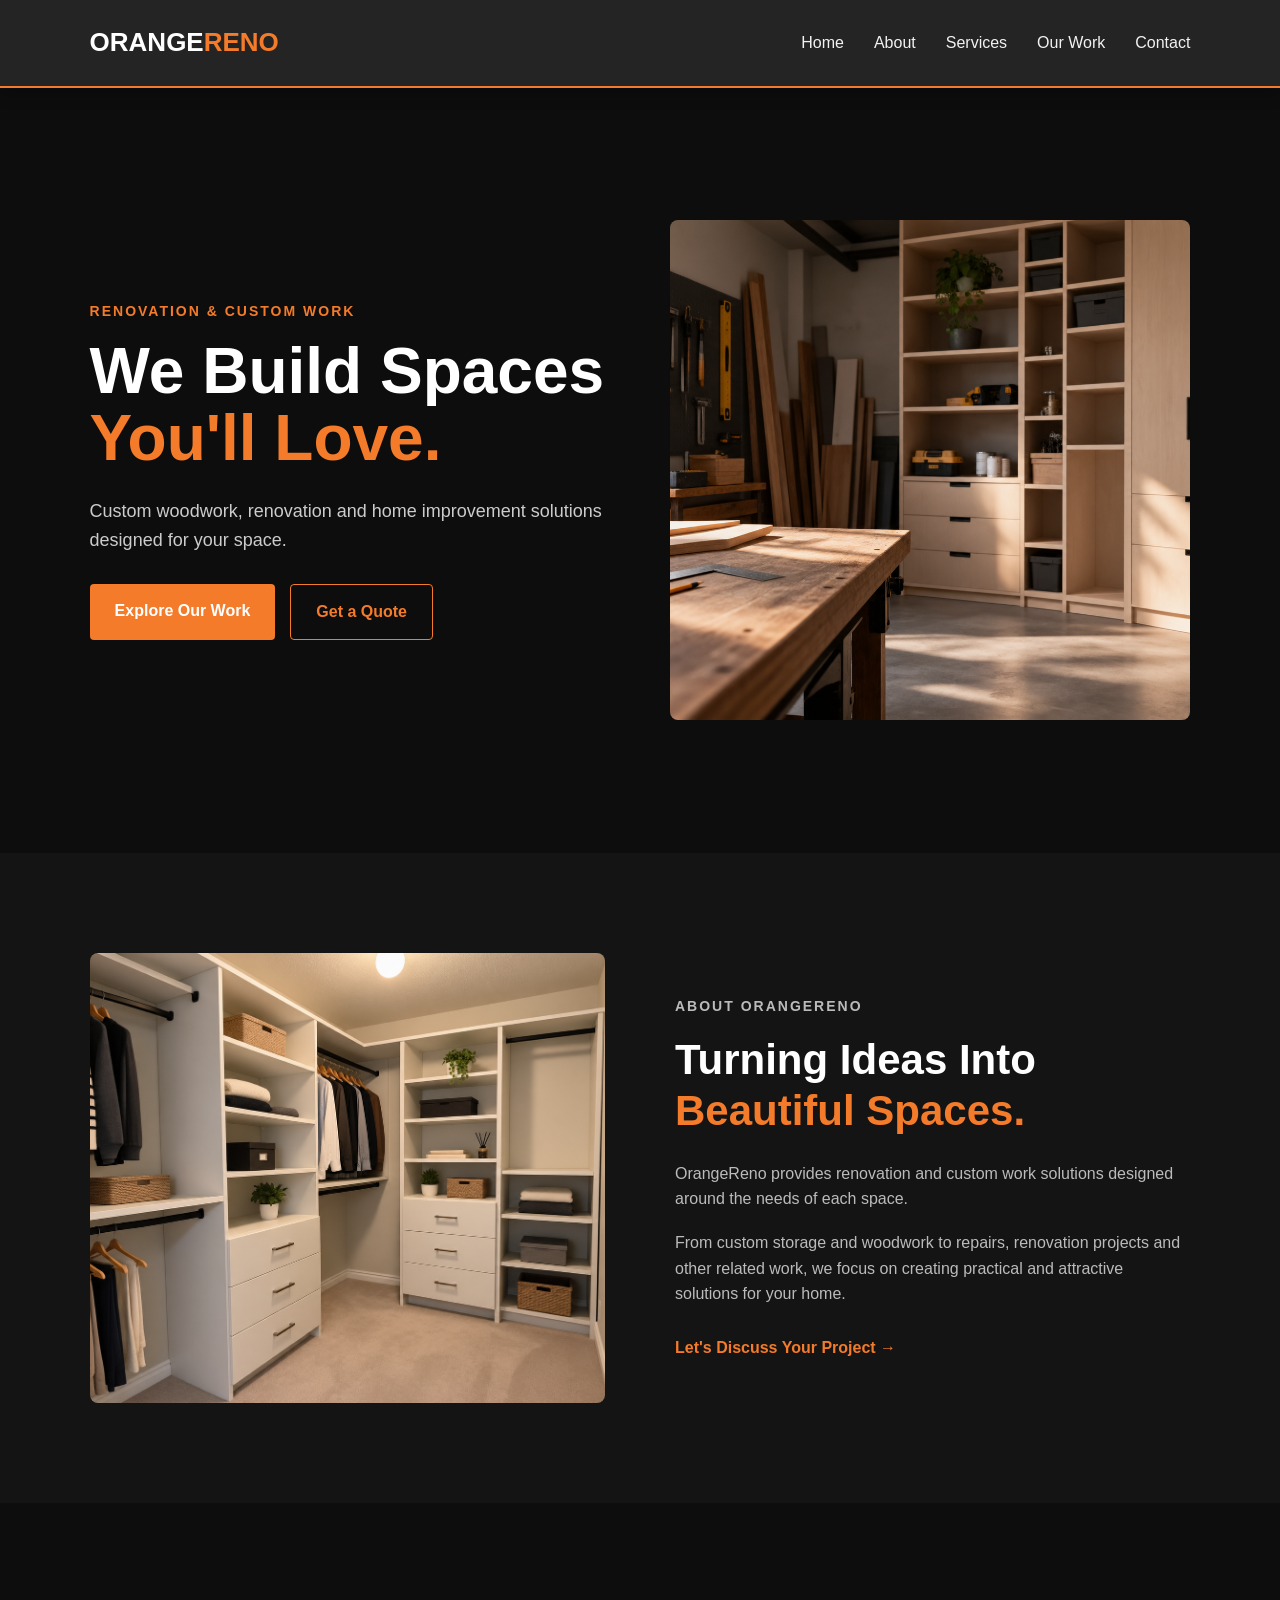
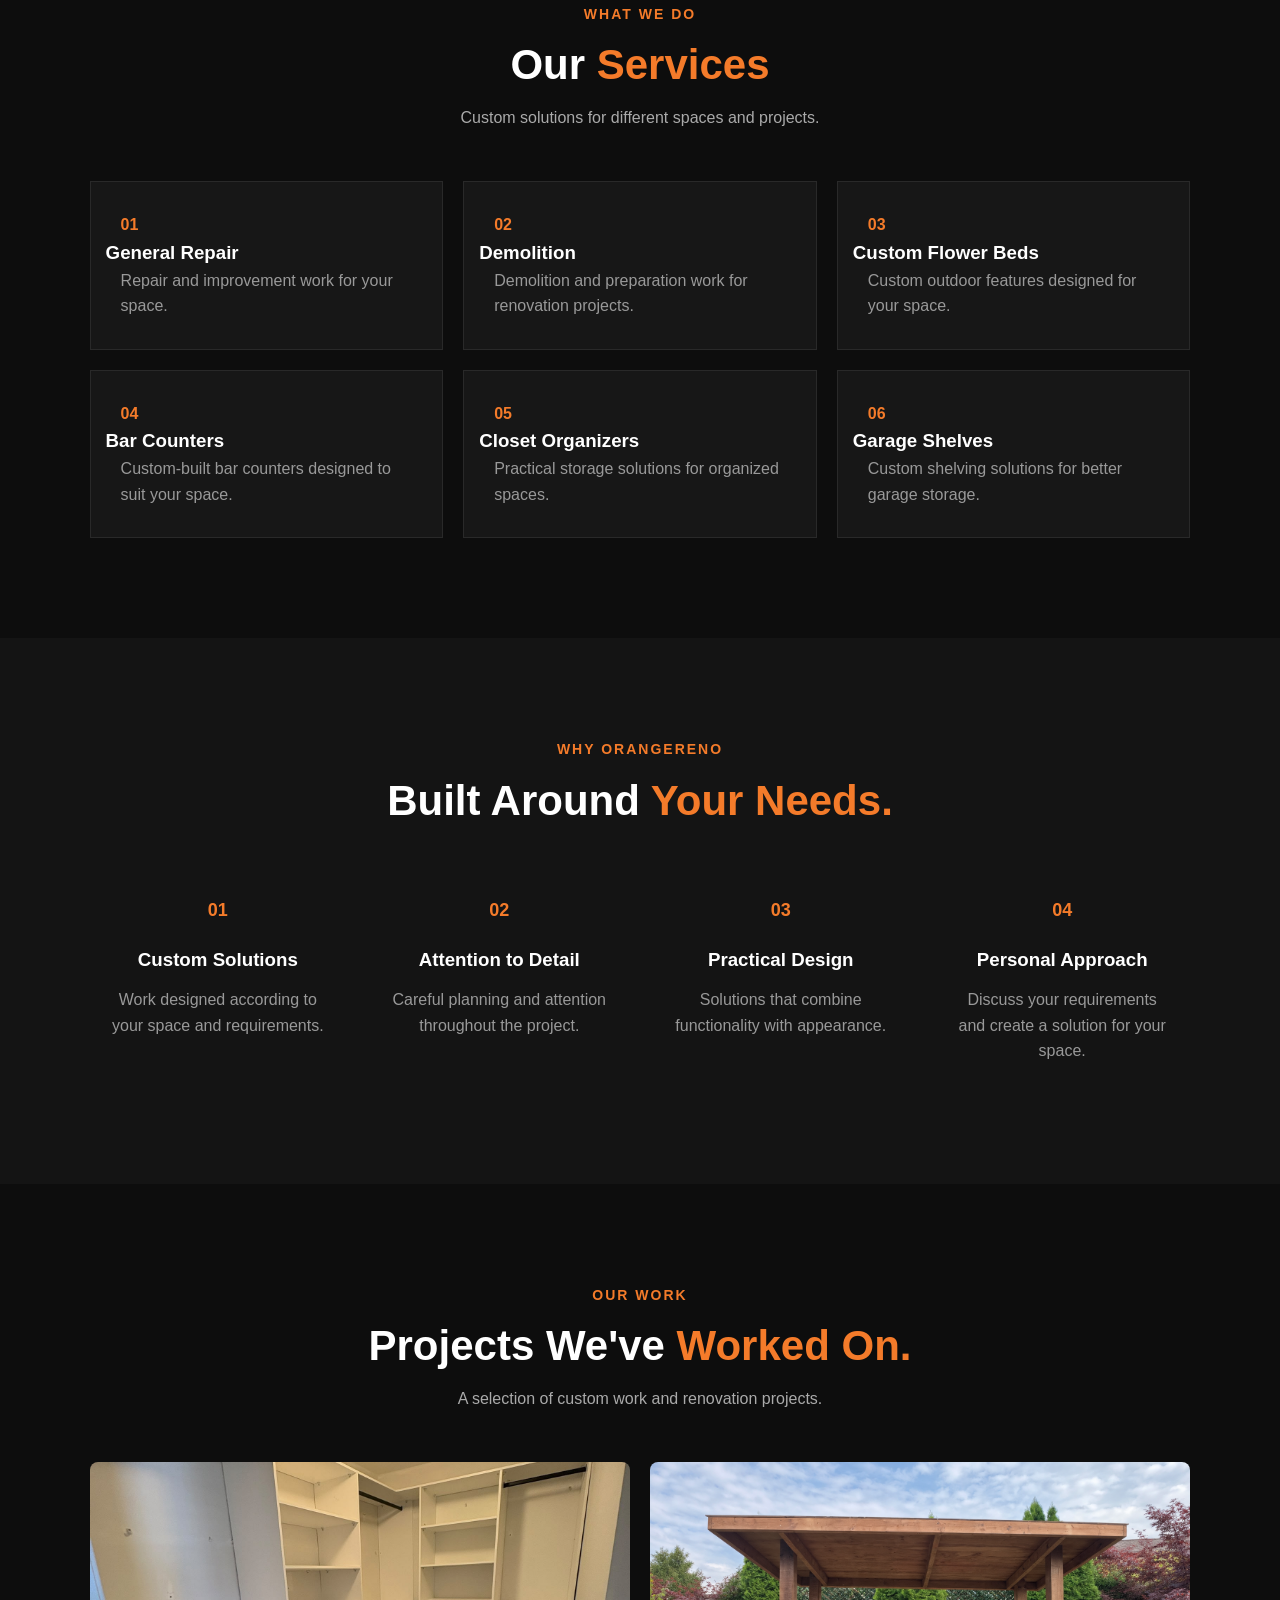
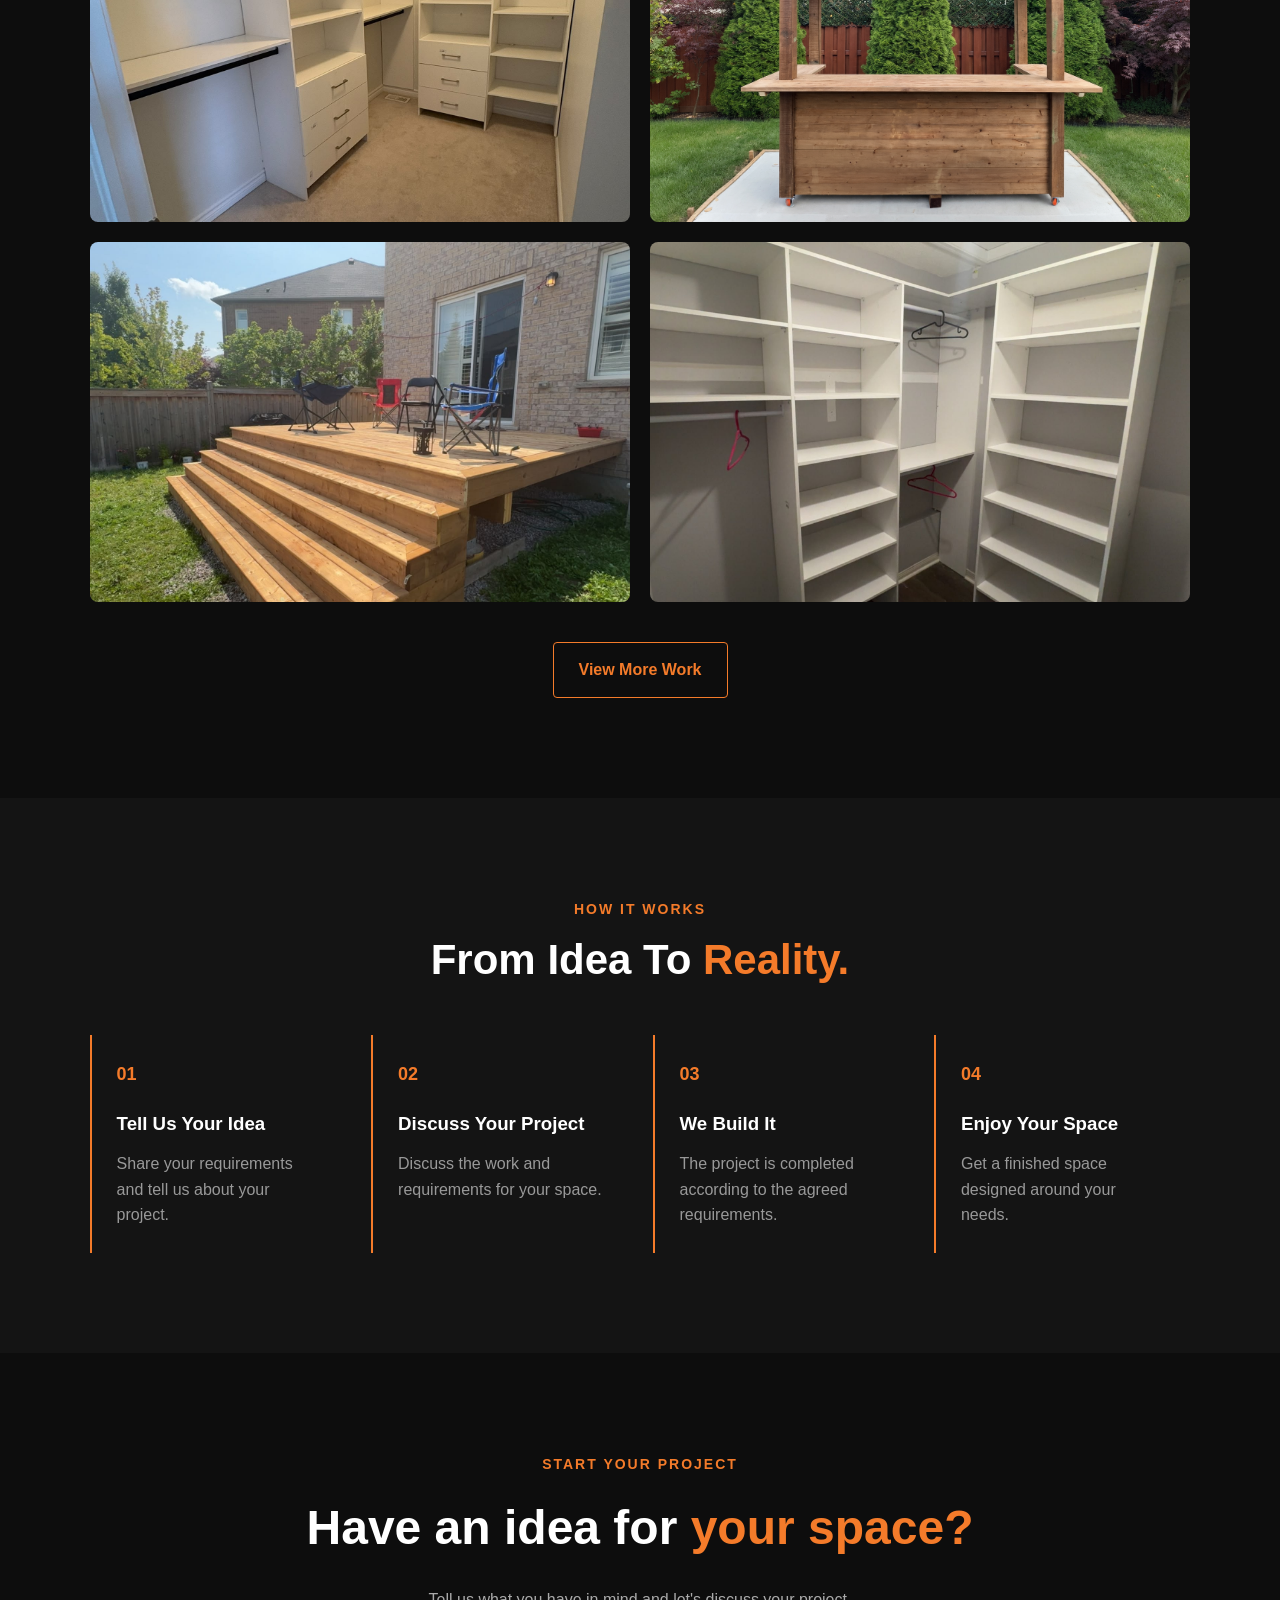
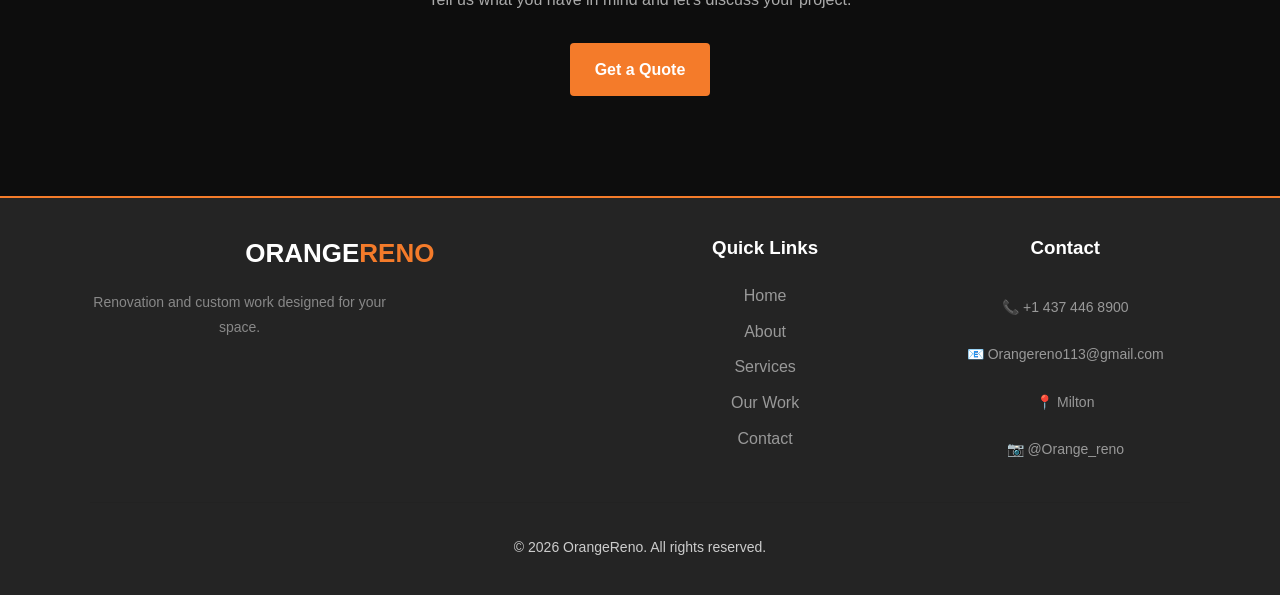
==== index.html @ a011d15c "Add OrangeReno website" ====
<!DOCTYPE html>
<html lang="en">
<head>
    <meta charset="UTF-8">
    <meta name="viewport" content="width=device-width, initial-scale=1.0">

    <title>OrangeReno | Renovation & Custom Work</title>

    <link rel="stylesheet" href="css/style.css">
</head>

<body>

    <!-- ================= NAVBAR ================= -->

    <header>
        <nav class="navbar">

            <a href="#" class="logo">
                ORANGE<span>RENO</span>
            </a>

           <ul class="nav-links">
    <li><a href="index.html">Home</a></li>
    <li><a href="about.html">About</a></li>
    <li><a href="services.html">Services</a></li>
    <li><a href="gallery.html">Our Work</a></li>
    <li><a href="contact.html">Contact</a></li>
</ul>

            <button class="menu-btn" id="menuBtn">☰</button>

        </nav>
    </header>


    <main>

        <!-- ================= HERO ================= -->

        <section class="hero" id="home">

            <div class="hero-content">

                <p class="small-heading">
                    RENOVATION & CUSTOM WORK
                </p>

                <h1>
                    We Build Spaces
                    <span>You'll Love.</span>
                </h1>

                <p>
                    Custom woodwork, renovation and home improvement
                    solutions designed for your space.
                </p>

                <div class="hero-buttons">
                    <a href="#work" class="btn primary-btn">
                        Explore Our Work
                    </a>

                    <a href="#contact" class="btn secondary-btn">
                        Get a Quote
                    </a>
                </div>

            </div>

            <div class="hero-image">
                <img src="images/hero.jpg"
                     alt="OrangeReno custom work">
            </div>

        </section>


        <!-- ================= ABOUT ================= -->

        <section class="about section" id="about">

            <div class="section-image">
                <img src="images/about.jpg"
                     alt="OrangeReno renovation work">
            </div>

            <div class="section-content">

                <p class="small-heading">ABOUT ORANGERENO</p>

                <h2>
                    Turning Ideas Into
                    <span>Beautiful Spaces.</span>
                </h2>

                <p>
                    OrangeReno provides renovation and custom work
                    solutions designed around the needs of each space.
                </p>

                <p>
                    From custom storage and woodwork to repairs,
                    renovation projects and other related work,
                    we focus on creating practical and attractive
                    solutions for your home.
                </p>

                <a href="#contact" class="text-link">
                    Let's Discuss Your Project →
                </a>

            </div>

        </section>


        <!-- ================= SERVICES ================= -->

        <section class="services section" id="services">

            <div class="section-heading">

                <p class="small-heading">WHAT WE DO</p>

                <h2>
                    Our <span>Services</span>
                </h2>

                <p>
                    Custom solutions for different spaces and projects.
                </p>

            </div>


            <div class="service-grid">

                <div class="service-card">
                    <div class="service-number">01</div>
                    <h3>General Repair</h3>
                    <p>
                        Repair and improvement work for your space.
                    </p>
                </div>


                <div class="service-card">
                    <div class="service-number">02</div>
                    <h3>Demolition</h3>
                    <p>
                        Demolition and preparation work for renovation projects.
                    </p>
                </div>


                <div class="service-card">
                    <div class="service-number">03</div>
                    <h3>Custom Flower Beds</h3>
                    <p>
                        Custom outdoor features designed for your space.
                    </p>
                </div>


                <div class="service-card">
                    <div class="service-number">04</div>
                    <h3>Bar Counters</h3>
                    <p>
                        Custom-built bar counters designed to suit your space.
                    </p>
                </div>


                <div class="service-card">
                    <div class="service-number">05</div>
                    <h3>Closet Organizers</h3>
                    <p>
                        Practical storage solutions for organized spaces.
                    </p>
                </div>


                <div class="service-card">
                    <div class="service-number">06</div>
                    <h3>Garage Shelves</h3>
                    <p>
                        Custom shelving solutions for better garage storage.
                    </p>
                </div>

            </div>

        </section>


        <!-- ================= WHY CHOOSE US ================= -->

        <section class="why-us section">

            <div class="section-heading">

                <p class="small-heading">WHY ORANGERENO</p>

                <h2>
                    Built Around
                    <span>Your Needs.</span>
                </h2>

            </div>


            <div class="features">

                <div class="feature">
                    <div class="feature-icon">01</div>
                    <h3>Custom Solutions</h3>
                    <p>
                        Work designed according to your space and requirements.
                    </p>
                </div>


                <div class="feature">
                    <div class="feature-icon">02</div>
                    <h3>Attention to Detail</h3>
                    <p>
                        Careful planning and attention throughout the project.
                    </p>
                </div>


                <div class="feature">
                    <div class="feature-icon">03</div>
                    <h3>Practical Design</h3>
                    <p>
                        Solutions that combine functionality with appearance.
                    </p>
                </div>


                <div class="feature">
                    <div class="feature-icon">04</div>
                    <h3>Personal Approach</h3>
                    <p>
                        Discuss your requirements and create a solution for your space.
                    </p>
                </div>

            </div>

        </section>


        <!-- ================= OUR WORK ================= -->

        <section class="work section" id="work">

            <div class="section-heading">

                <p class="small-heading">OUR WORK</p>

                <h2>
                    Projects We've
                    <span>Worked On.</span>
                </h2>

                <p>
                    A selection of custom work and renovation projects.
                </p>

            </div>


            <div class="work-grid">

                <div class="work-item">
                    <img src="images/work1.jpg"
                         alt="OrangeReno project">
                </div>

                <div class="work-item">
                    <img src="images/work2.jpg"
                         alt="OrangeReno project">
                </div>

                <div class="work-item">
                    <img src="images/work3.jpg"
                         alt="OrangeReno project">
                </div>

                <div class="work-item">
                    <img src="images/work4.jpg"
                         alt="OrangeReno project">
                </div>

            </div>


            <div class="center-button">
                <a href="#" class="btn secondary-btn">
                    View More Work
                </a>
            </div>

        </section>


        <!-- ================= HOW IT WORKS ================= -->

        <section class="process section">

            <div class="section-heading">

                <p class="small-heading">HOW IT WORKS</p>

                <h2>
                    From Idea To
                    <span>Reality.</span>
                </h2>

            </div>


            <div class="process-grid">

                <div class="process-step">
                    <span>01</span>
                    <h3>Tell Us Your Idea</h3>
                    <p>
                        Share your requirements and tell us about your project.
                    </p>
                </div>


                <div class="process-step">
                    <span>02</span>
                    <h3>Discuss Your Project</h3>
                    <p>
                        Discuss the work and requirements for your space.
                    </p>
                </div>


                <div class="process-step">
                    <span>03</span>
                    <h3>We Build It</h3>
                    <p>
                        The project is completed according to the agreed requirements.
                    </p>
                </div>


                <div class="process-step">
                    <span>04</span>
                    <h3>Enjoy Your Space</h3>
                    <p>
                        Get a finished space designed around your needs.
                    </p>
                </div>

            </div>

        </section>


        <!-- ================= CONTACT CTA ================= -->

        <section class="contact-cta" id="contact">

            <p class="small-heading">START YOUR PROJECT</p>

            <h2>
                Have an idea for
                <span>your space?</span>
            </h2>

            <p>
                Tell us what you have in mind and let's discuss your project.
            </p>

            <a href="mailto:Orangereno113@gmail.com"
               class="btn primary-btn">
                Get a Quote
            </a>

        </section>

    </main>


    <!-- ================= FOOTER ================= -->

    <footer>

        <div class="footer-content">

            <div class="footer-brand">

                <a href="#" class="logo">
                    ORANGE<span>RENO</span>
                </a>

                <p>
                    Renovation and custom work designed for your space.
                </p>

            </div>


            <div class="footer-links">

                <h3>Quick Links</h3>

                <a href="#home">Home</a>
                <a href="#about">About</a>
                <a href="#services">Services</a>
                <a href="#work">Our Work</a>
                <a href="#contact">Contact</a>

            </div>


            <div class="footer-contact">

                <h3>Contact</h3>

                <p>📞 +1 437 446 8900</p>
                <p>📧 Orangereno113@gmail.com</p>
                <p>📍 Milton</p>
                <p>📷 @Orange_reno</p>

            </div>

        </div>


        <div class="footer-bottom">
            <p>© 2026 OrangeReno. All rights reserved.</p>
        </div>

    </footer>


    <script src="js/script.js"></script>

</body>
</html>
---- css/style.css ----
/* ================= BASIC RESET ================= */

* {
    margin: 0;
    padding: 0;
    box-sizing: border-box;
}

html {
    scroll-behavior: smooth;
}

body {
    font-family: Arial, sans-serif;
    background-color: #0d0d0d;
    color: #ffffff;
    line-height: 1.6;
}

img {
    max-width: 100%;
    display: block;
}

a {
    text-decoration: none;
    color: inherit;
}


/* ================= NAVBAR ================= */

.navbar {
    width: 100%;
    padding: 20px 7%;
    display: flex;
    align-items: center;
    justify-content: space-between;
}

.logo {
    font-size: 26px;
    font-weight: bold;
    color: #ffffff;
}

.logo span,
.hero h1 span,
.section-content h2 span,
.section-heading h2 span,
.process-step span,
.contact-cta h2 span {
    color: #f47b2a;
}

.nav-links {
    display: flex;
    list-style: none;
    gap: 30px;
}

.nav-links a {
    font-size: 16px;
    color: #ffffff;
    transition: 0.3s;
}

.nav-links a:hover {
    color: #f47b2a;
}

.menu-btn {
    display: none;
    border: none;
    background: none;
    color: #ffffff;
    font-size: 28px;
    cursor: pointer;
}


/* ================= COMMON SECTION ================= */

.section {
    padding: 100px 7%;
}

.small-heading {
    color: #f47b2a;
    font-size: 14px;
    font-weight: bold;
    letter-spacing: 2px;
    margin-bottom: 15px;
}

.section-heading {
    max-width: 700px;
    margin: 0 auto 50px;
    text-align: center;
}

.section-heading h2 {
    font-size: 42px;
    line-height: 1.2;
    margin-bottom: 15px;
}

.section-heading > p:last-child {
    color: #aaaaaa;
}


/* ================= HERO ================= */

.hero {
    min-height: 85vh;
    padding: 60px 7%;
    display: flex;
    align-items: center;
    justify-content: space-between;
    gap: 60px;
}

.hero-content {
    flex: 1;
    max-width: 600px;
}

.hero h1 {
    font-size: clamp(42px, 5vw, 70px);
    line-height: 1.05;
    margin-bottom: 25px;
}

.hero-content > p:not(.small-heading) {
    color: #cccccc;
    font-size: 18px;
    max-width: 550px;
    margin-bottom: 30px;
}

.hero-buttons {
    display: flex;
    gap: 15px;
    flex-wrap: wrap;
}

.btn {
    display: inline-block;
    padding: 14px 25px;
    border-radius: 4px;
    font-weight: bold;
    transition: 0.3s;
}

.primary-btn {
    background-color: #f47b2a;
    color: #ffffff;
}

.primary-btn:hover {
    background-color: #d96218;
}

.secondary-btn {
    border: 1px solid #f47b2a;
    color: #f47b2a;
}

.secondary-btn:hover {
    background-color: #f47b2a;
    color: #ffffff;
}

.hero-image {
    flex: 1;
    max-width: 600px;
}

.hero-image img {
    width: 100%;
    height: 500px;
    object-fit: cover;
    border-radius: 8px;
}


/* ================= ABOUT ================= */

.about {
    display: flex;
    align-items: center;
    gap: 70px;
    background-color: #141414;
}

.section-image {
    flex: 1;
}

.section-image img {
    width: 100%;
    height: 450px;
    object-fit: cover;
    border-radius: 8px;
}

.section-content {
    flex: 1;
}

.section-content h2 {
    font-size: 42px;
    line-height: 1.2;
    margin-bottom: 25px;
}

.section-content p {
    color: #bbbbbb;
    margin-bottom: 18px;
}

.text-link {
    display: inline-block;
    margin-top: 10px;
    color: #f47b2a;
    font-weight: bold;
}


/* ================= SERVICES ================= */

.service-grid {
    display: grid;
    grid-template-columns: repeat(3, 1fr);
    gap: 20px;
    width: 100%;
}

.service-card {
    background-color: #171717;
    border: 1px solid #292929;
    padding: 15px;
    transition: 0.3s;
}

.service-card img {
    width: 100%;
    height: 160px;          /* changed from 180px */
    object-fit: cover;
    display: block;
    margin-bottom: 15px;    /* changed from 20px */
}

.service-card .service-number,
.service-card h2,
.service-card p {
    margin-left: 15px;      /* changed from 25px */
    margin-right: 15px;
}

.service-card .service-number {
    margin-top: 15px;       /* changed from 25px */
    color: #f47b2a;
    font-weight: bold;
}

.service-card h2 {
    font-size: 20px;        /* changed from 22px */
    margin-bottom: 8px;
}

.service-card p {
    color: #999999;
    margin-bottom: 15px;
}

.service-card:hover {
    border-color: #f47b2a;
    transform: translateY(-5px);
}

/* ================= WHY US ================= */

.why-us {
    background-color: #141414;
}

.features {
    display: grid;
    grid-template-columns: repeat(4, 1fr);
    gap: 25px;
}

.feature {
    text-align: center;
    padding: 20px;
}

.feature-icon {
    color: #f47b2a;
    font-size: 18px;
    font-weight: bold;
    margin-bottom: 20px;
}

.feature h3 {
    margin-bottom: 12px;
}

.feature p {
    color: #999999;
}


/* ================= OUR WORK ================= */


.work-grid {
    display: grid;
    grid-template-columns: repeat(2, 1fr);
    gap: 20px;
}

.work-item {
    height: 360px;
    overflow: hidden;
    border-radius: 8px;
    background-color: #171717;
}

.work-item img {
    width: 100%;
    height: 100%;
    object-fit: cover;
    transition: 0.4s;
}

.work-item:hover img {
    transform: scale(1.04);
}

.center-button {
    text-align: center;
    margin-top: 40px;
}


/* ================= PROCESS ================= */

.process {
    background-color: #141414;
}

.process-grid {
    display: grid;
    grid-template-columns: repeat(4, 1fr);
    gap: 25px;
}

.process-step {
    padding: 25px;
    border-left: 2px solid #f47b2a;
}

.process-step > span {
    display: block;
    font-size: 18px;
    font-weight: bold;
    margin-bottom: 20px;
}

.process-step h3 {
    margin-bottom: 12px;
}

.process-step p {
    color: #999999;
}


/* ================= CONTACT CTA ================= */

.contact-cta {
    text-align: center;
    padding: 100px 7%;
    background-color: #0d0d0d;
}

.contact-cta h2 {
    font-size: 48px;
    margin-bottom: 20px;
}

.contact-cta > p:not(.small-heading) {
    color: #aaaaaa;
    margin-bottom: 30px;
}


/* ================= FOOTER ================= */

footer {
    background-color: #080808;
    padding: 60px 7% 20px;
}

.footer-content {
    display: grid;
    grid-template-columns: 2fr 1fr 1fr;
    gap: 50px;
    padding-bottom: 40px;
}

.footer-brand p {
    color: #888888;
    max-width: 300px;
    margin-top: 15px;
}

.footer-links,
.footer-contact {
    display: flex;
    flex-direction: column;
    gap: 10px;
}

.footer-links h3,
.footer-contact h3 {
    margin-bottom: 10px;
}

.footer-links a {
    color: #999999;
}

.footer-links a:hover {
    color: #f47b2a;
}

.footer-contact p {
    color: #999999;
}

.footer-bottom {
    border-top: 1px solid #222222;
    padding-top: 20px;
    color: #666666;
    text-align: center;
}


/* ================================================= */
/* TABLET RESPONSIVENESS */
/* ================================================= */

@media (max-width: 1024px) {

    .section {
        padding: 80px 5%;
    }

    .hero {
        padding: 50px 5%;
        gap: 40px;
    }

    .hero-image img {
        height: 400px;
    }

    .service-grid {
        grid-template-columns: repeat(2, 1fr);
    }

    .features {
        grid-template-columns: repeat(2, 1fr);
    }

    .process-grid {
        grid-template-columns: repeat(2, 1fr);
    }

    .footer-content {
        grid-template-columns: 1fr 1fr;
    }

    .footer-brand {
        grid-column: 1 / -1;
    }
}


/* ================================================= */
/* MOBILE RESPONSIVENESS */
/* ================================================= */

@media (max-width: 700px) {

    /* Navbar */

    .navbar {
        padding: 18px 5%;
    }

    .nav-links {
        display: none;
    }

    .menu-btn {
        display: block;
    }


    /* Common */

    .section {
        padding: 70px 5%;
    }

    .section-heading h2 {
        font-size: 34px;
    }


    /* Hero */

    .hero {
        min-height: auto;
        padding: 50px 5% 70px;
        flex-direction: column;
        text-align: center;
    }

    .hero h1 {
        font-size: 42px;
    }

    .hero-content > p:not(.small-heading) {
        font-size: 16px;
    }

    .hero-buttons {
        justify-content: center;
    }

    .hero-image {
        width: 100%;
    }

    .hero-image img {
        height: 320px;
    }


    /* About */

    .about {
        flex-direction: column;
        gap: 40px;
    }

    .section-image,
    .section-content {
        width: 100%;
    }

    .section-image img {
        height: 300px;
    }

    .section-content h2 {
        font-size: 34px;
    }


    /* Services */

    .service-grid {
        grid-template-columns: 1fr;
    }


    /* Why Us */

    .features {
        grid-template-columns: 1fr;
    }


    /* Our Work */

    .work-grid {
        grid-template-columns: 1fr;
    }

    .work-item img {
        height: 280px;
    }


    /* Process */

    .process-grid {
        grid-template-columns: 1fr;
    }


    /* Contact */

    .contact-cta {
        padding: 70px 5%;
    }

    .contact-cta h2 {
        font-size: 36px;
    }


    /* Footer */

    .footer-content {
        grid-template-columns: 1fr;
        gap: 35px;
    }

    .footer-brand {
        grid-column: auto;
    }
}
.page-hero {
    padding: 70px 7% 50px;
}

.page-hero .small-heading {
    color: #f47b2a;
    font-size: 14px;
    font-weight: bold;
    letter-spacing: 2px;
    margin-bottom: 20px;
}

.page-hero h1 {
    font-size: 48px;
    margin-bottom: 15px;
}

.page-hero h1 span {
    color: #f47b2a;
}

.page-hero p {
    color: #999999;
    font-size: 17px;
}

/* CONTACT PAGE */

.contact-hero {
    padding: 75px 7% 55px;
    text-align: center;
}

.contact-hero .small-heading,
.contact-info .small-heading {
    color: #f47b2a;
    font-size: 14px;
    font-weight: bold;
    letter-spacing: 2px;
    margin-bottom: 18px;
}

.contact-hero h1 {
    font-size: 44px;
    margin-bottom: 18px;
}

.contact-hero h1 span {
    color: #f47b2a;
}

.contact-hero > p:last-child {
    color: #999999;
    font-size: 17px;
    line-height: 1.7;
    max-width: 650px;
    margin: 0 auto;
}

.contact-section {
    display: grid;
    grid-template-columns: 1fr 1.1fr;
    gap: 55px;
    padding: 30px 7% 90px;
    align-items: start;
}

.contact-info {
    padding-top: 15px;
}

.contact-info h2,
.contact-form-box h2 {
    font-size: 28px;
    margin-bottom: 15px;
}

.contact-info > p:not(.small-heading),
.contact-form-box > p {
    color: #999999;
    line-height: 1.8;
    margin-bottom: 28px;
}

.contact-detail {
    border-bottom: 1px solid #292929;
    padding: 18px 0;
}

.contact-detail span {
    color: #f47b2a;
    font-size: 14px;
    font-weight: bold;
}

.contact-detail p {
    margin-top: 8px;
    color: #cccccc;
    overflow-wrap: anywhere;
}

.contact-detail a {
    color: #cccccc;
    text-decoration: none;
}

.contact-detail a:hover {
    color: #f47b2a;
}

.contact-form-box {
    background-color: #171717;
    border: 1px solid #292929;
    padding: 35px;
}

.form-group {
    margin-bottom: 20px;
}

.form-group label {
    display: block;
    margin-bottom: 9px;
    font-size: 14px;
    color: #eeeeee;
}

.form-group input,
.form-group select,
.form-group textarea {
    width: 100%;
    padding: 14px;
    background-color: #101010;
    border: 1px solid #353535;
    color: #ffffff;
    font: inherit;
    border-radius: 3px;
    outline: none;
}

.form-group input:focus,
.form-group select:focus,
.form-group textarea:focus {
    border-color: #f47b2a;
}

.form-group textarea {
    resize: vertical;
}

.contact-submit {
    width: 100%;
    padding: 15px;
    background-color: #f47b2a;
    color: #ffffff;
    border: none;
    font-size: 16px;
    font-weight: bold;
    cursor: pointer;
    transition: 0.3s;
}

.contact-submit:hover {
    background-color: #d96318;
}

.form-note {
    color: #888888;
    font-size: 12px;
    line-height: 1.6;
    margin-top: 15px;
}

.contact-footer {
    border-top: 1px solid #292929;
    padding: 30px 7%;
    text-align: center;
}

.contact-footer p {
    color: #999999;
    font-size: 14px;
    margin-top: 12px;
}

/* RESPONSIVE CONTACT PAGE */

@media (max-width: 800px) {
    .contact-section {
        grid-template-columns: 1fr;
        gap: 35px;
    }

    .contact-hero h1 {
        font-size: 34px;
    }

    .contact-form-box {
        padding: 25px;
    }
}

@media (max-width: 480px) {
    .contact-hero {
        padding: 55px 6% 35px;
    }

    .contact-hero h1 {
        font-size: 29px;
    }

    .contact-section {
        padding: 20px 6% 55px;
    }

    .contact-info h2,
    .contact-form-box h2 {
        font-size: 24px;
    }
}

/* ABOUT PAGE */

.about-page-hero {
    padding: 75px 7% 55px;
    text-align: center;
}

.about-page-hero .small-heading,
.about-page-text .small-heading {
    color: #f47b2a;
    font-size: 14px;
    font-weight: bold;
    letter-spacing: 2px;
    margin-bottom: 18px;
}

.about-page-hero h1 {
    font-size: 44px;
    margin-bottom: 18px;
}

.about-page-hero h1 span {
    color: #f47b2a;
}

.about-page-hero > p:last-child {
    color: #999;
    font-size: 17px;
    line-height: 1.7;
    max-width: 650px;
    margin: 0 auto;
}

.about-page-content {
    display: grid;
    grid-template-columns: 1fr 1fr;
    align-items: center;
    gap: 55px;
    padding: 30px 7% 80px;
}

.about-page-image img {
    display: block;
    width: 100%;
    height: 440px;
    object-fit: cover;
}

.about-page-text h2 {
    font-size: 32px;
    margin-bottom: 20px;
}

.about-page-text > p:not(.small-heading) {
    color: #999;
    line-height: 1.9;
    margin-bottom: 16px;
}

.about-page-btn {
    display: inline-block;
    margin-top: 15px;
    padding: 14px 22px;
    background: #f47b2a;
    color: white;
    text-decoration: none;
    font-weight: bold;
    transition: 0.3s;
}

.about-page-btn:hover {
    background: #d96318;
}

.about-values {
    display: grid;
    grid-template-columns: repeat(3, 1fr);
    gap: 20px;
    padding: 30px 7% 80px;
}

.about-value-card {
    padding: 28px;
    background: #171717;
    border: 1px solid #292929;
}

.about-value-card h3 {
    color: #f47b2a;
    margin-bottom: 18px;
}

.about-value-card h2 {
    font-size: 21px;
    margin-bottom: 12px;
}

.about-value-card p {
    color: #999;
    line-height: 1.7;
}

.about-page-cta {
    text-align: center;
    padding: 65px 7%;
    background: #171717;
}

.about-page-cta h2 {
    font-size: 32px;
    margin-bottom: 12px;
}

.about-page-cta p {
    color: #999;
    margin-bottom: 15px;
}

/* TABLET */

@media (max-width: 800px) {
    .about-page-content {
        grid-template-columns: 1fr;
        gap: 30px;
    }

    .about-page-image img {
        height: 350px;
    }

    .about-values {
        grid-template-columns: 1fr 1fr;
    }
}

/* MOBILE */

@media (max-width: 480px) {
    .about-page-hero {
        padding: 55px 6% 35px;
    }

    .about-page-hero h1 {
        font-size: 30px;
    }

    .about-page-content {
        padding: 20px 6% 50px;
    }

    .about-page-image img {
        height: 260px;
    }

    .about-page-text h2 {
        font-size: 26px;
    }

    .about-values {
        grid-template-columns: 1fr;
        padding: 20px 6% 50px;
    }

    .about-page-cta h2 {
        font-size: 26px;
    }
}

/* OUR WORK / GALLERY PAGE */

.gallery-hero {
    padding: 75px 7% 55px;
    text-align: center;
}

.gallery-hero .small-heading,
.gallery-cta .small-heading {
    color: #f47b2a;
    font-size: 14px;
    font-weight: bold;
    letter-spacing: 2px;
    margin-bottom: 18px;
}

.gallery-hero h1 {
    font-size: 46px;
    margin-bottom: 18px;
}

.gallery-hero h1 span {
    color: #f47b2a;
}

.gallery-hero > p:last-child {
    max-width: 650px;
    margin: 0 auto;
    color: #999999;
    font-size: 17px;
    line-height: 1.8;
}

.work-gallery {
    display: grid;
    grid-template-columns: repeat(3, minmax(0, 1fr));
    gap: 25px;
    padding: 20px 7% 85px;
}

.work-card {
    min-width: 0;
    background: #171717;
    border: 1px solid #292929;
    transition: border-color 0.3s, transform 0.3s;
}

.work-card:hover {
    border-color: #f47b2a;
    transform: translateY(-5px);
}

.work-image {
    width: 100%;
    height: 240px;
    overflow: hidden;
    background: #222222;
}

.work-image img {
    display: block;
    width: 100%;
    height: 100%;
    object-fit: cover;
    object-position: center;
    transition: transform 0.4s;
}

.work-card:hover .work-image img {
    transform: scale(1.04);
}

.work-info {
    padding: 22px;
}

.work-info span {
    color: #f47b2a;
    font-size: 11px;
    font-weight: bold;
    letter-spacing: 1px;
}

.work-info h2 {
    font-size: 21px;
    margin: 12px 0;
}

.work-info p {
    color: #999999;
    font-size: 14px;
    line-height: 1.7;
}

.gallery-cta {
    background: #171717;
    border-top: 1px solid #292929;
    text-align: center;
    padding: 65px 7%;
}

.gallery-cta h2 {
    font-size: 32px;
    margin-bottom: 12px;
}

.gallery-cta > p:not(.small-heading) {
    color: #999999;
    margin-bottom: 25px;
}

.gallery-button {
    display: inline-block;
    padding: 14px 25px;
    background: #f47b2a;
    color: white;
    text-decoration: none;
    font-weight: bold;
    transition: background 0.3s;
}

.gallery-button:hover {
    background: #d96318;
}

/* TABLET */
@media (max-width: 1000px) {
    .work-gallery {
        grid-template-columns: repeat(2, minmax(0, 1fr));
    }

    .work-image {
        height: 230px;
    }
}

/* MOBILE */
@media (max-width: 600px) {
    .gallery-hero {
        padding: 55px 6% 35px;
    }

    .gallery-hero h1 {
        font-size: 34px;
    }

    .work-gallery {
        grid-template-columns: 1fr;
        gap: 22px;
        padding: 20px 6% 55px;
    }

    .work-image {
        height: 250px;
    }

    .work-info {
        padding: 20px;
    }

    .gallery-cta {
        padding: 50px 6%;
    }

    .gallery-cta h2 {
        font-size: 26px;
    }
}

/* IMPROVED HEADER VISIBILITY */


/* DISTINCT ORANGERENO HEADER */

header {
    position: sticky;
    top: 0;
    z-index: 1000;
    background-color: #242424;
    border-bottom: 2px solid #f47b2a;
    box-shadow: 0 4px 15px rgba(0, 0, 0, 0.35);
}

.navbar {
    background-color: #242424;
    padding: 22px 7%;
    display: flex;
    justify-content: space-between;
    align-items: center;
}

.nav-links a {
    color: #f2f2f2;
    text-decoration: none;
    transition: color 0.3s ease;
}

.nav-links a:hover,
.nav-links a.active {
    color: #f47b2a;
}

.logo {
    color: #ffffff;
    text-decoration: none;
}

.logo span {
    color: #f47b2a;
}

.menu-btn {
    color: #ffffff;
}

/* IMPROVED ORANGERENO FOOTER */

footer,
.contact-footer {
    background-color: #242424;
    border-top: 2px solid #f47b2a;
    padding: 35px 7%;
    text-align: center;
}

footer p,
.contact-footer p {
    color: #cccccc;
    font-size: 14px;
    line-height: 1.8;
    margin-top: 12px;
}

footer .logo,
.contact-footer .logo {
    color: #ffffff;
    text-decoration: none;
}

footer .logo span,
.contact-footer .logo span {
    color: #f47b2a;
}

footer a:hover,
.contact-footer a:hover {
    color: #f47b2a;
}
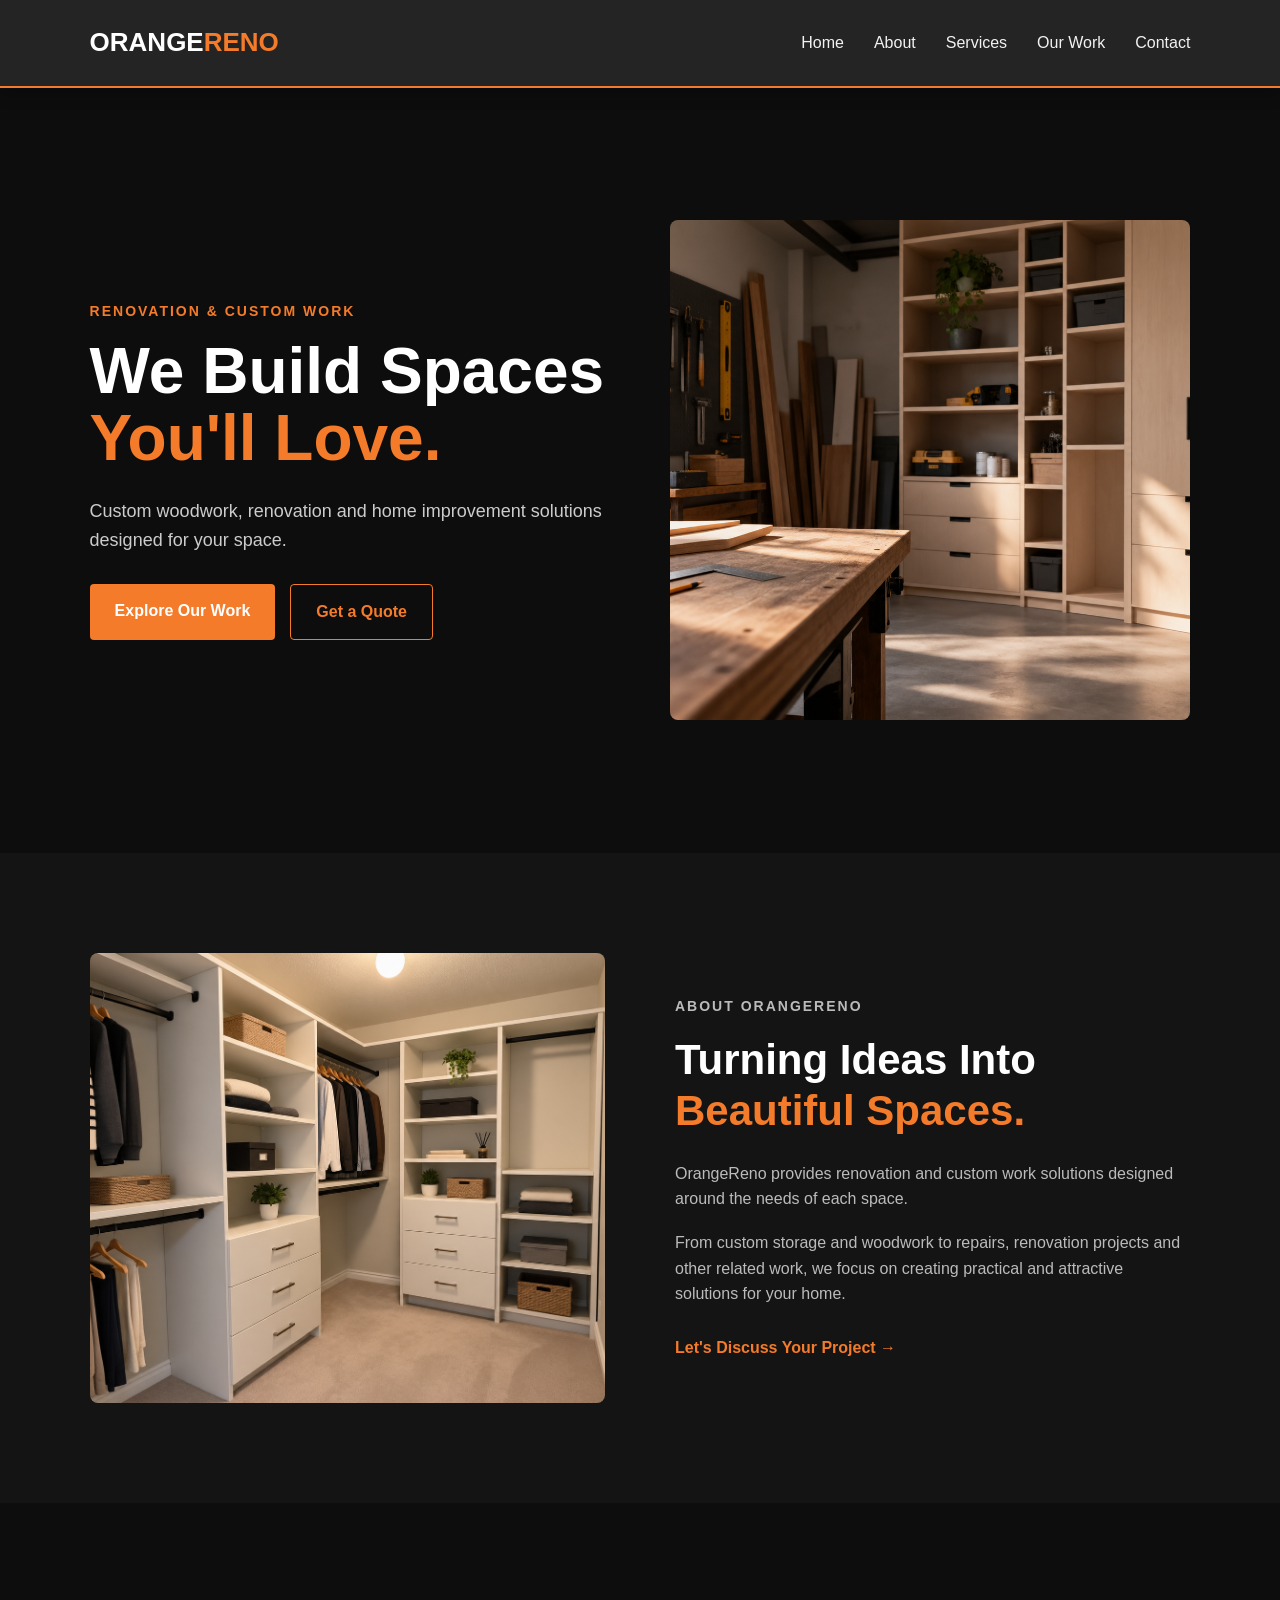
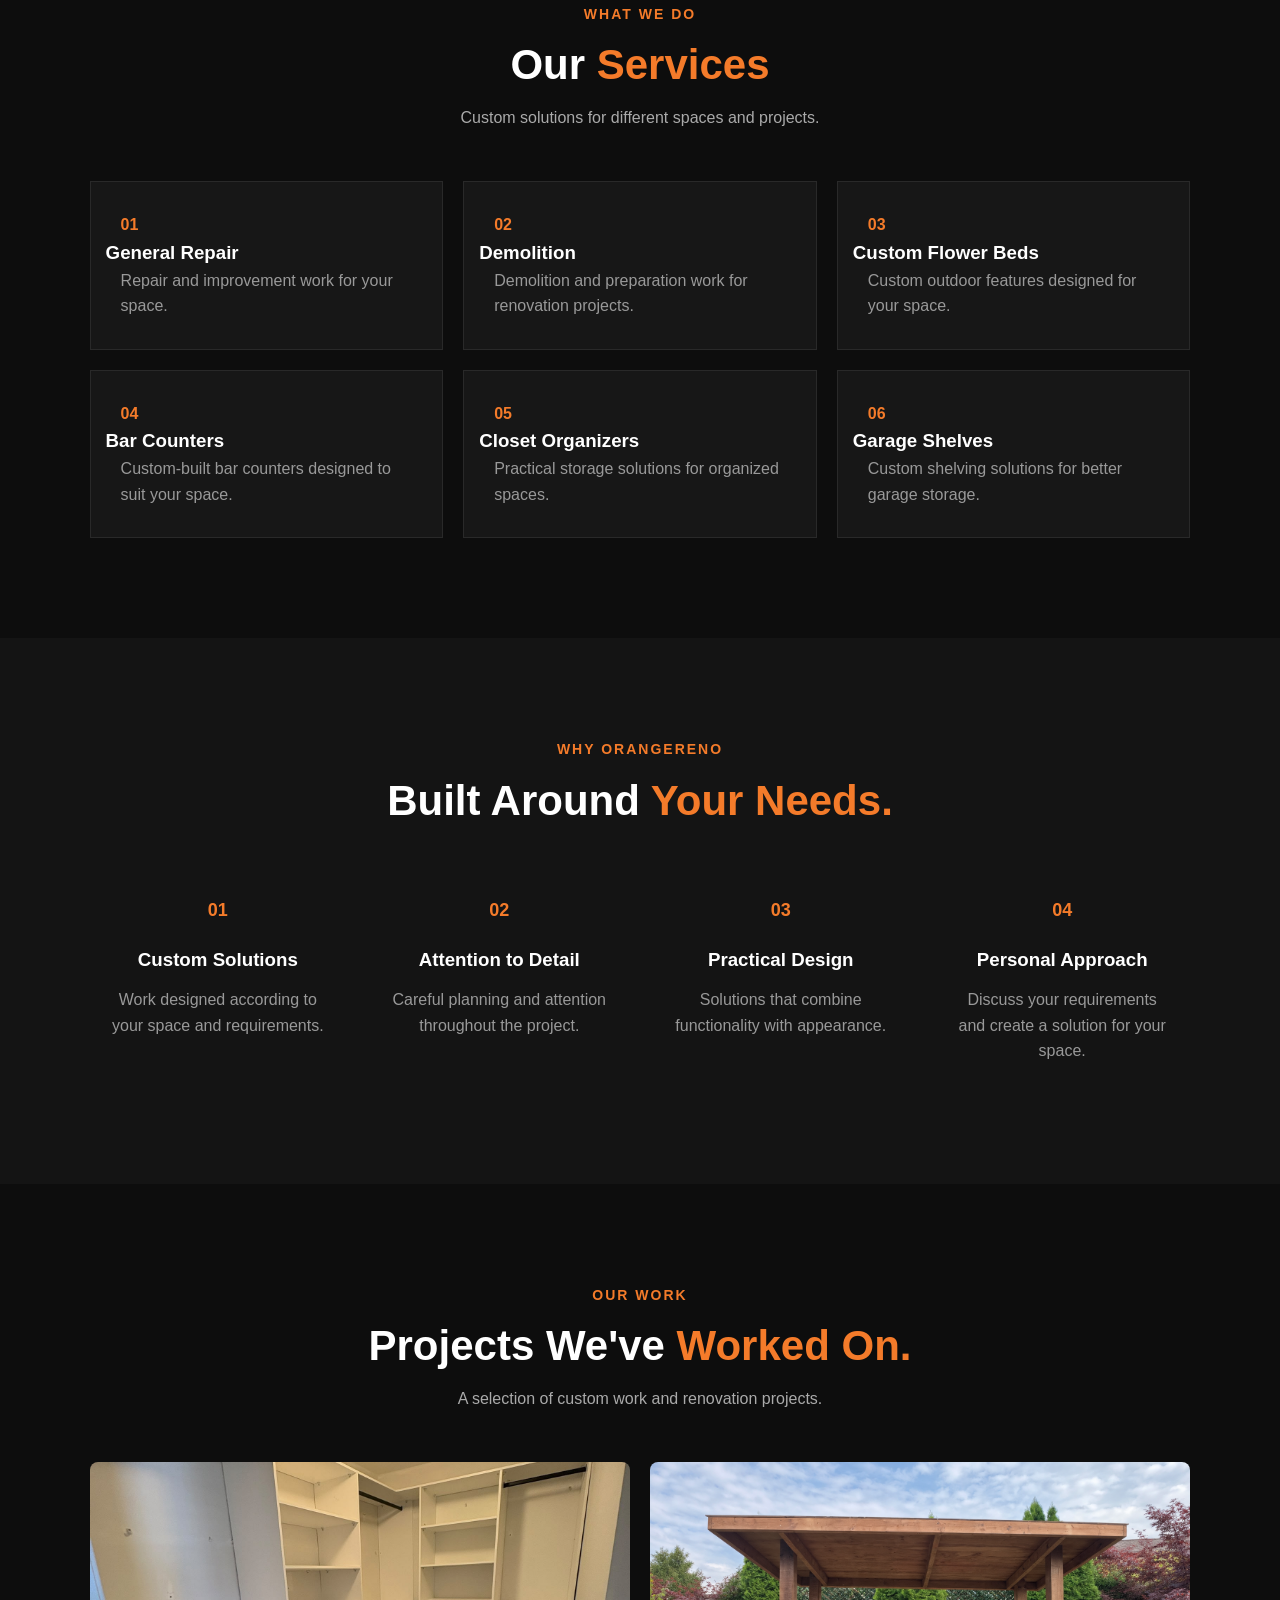
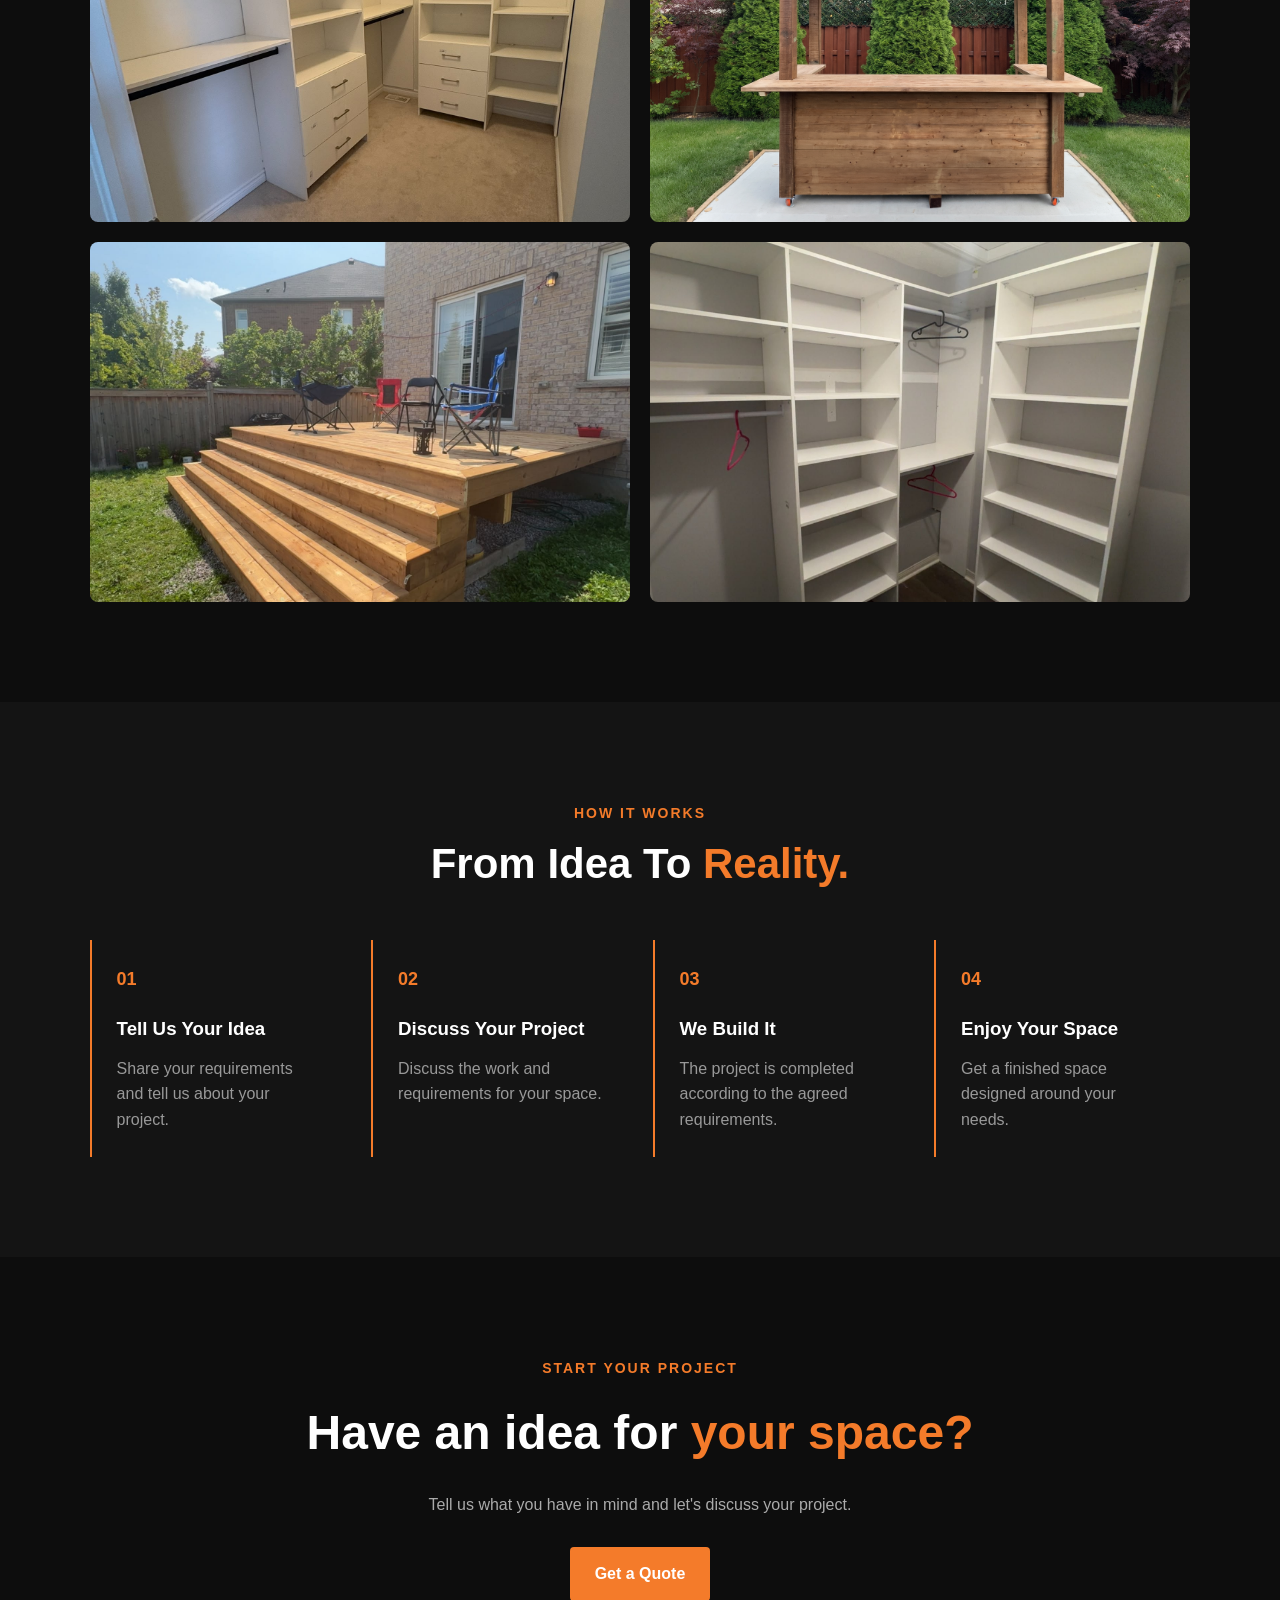
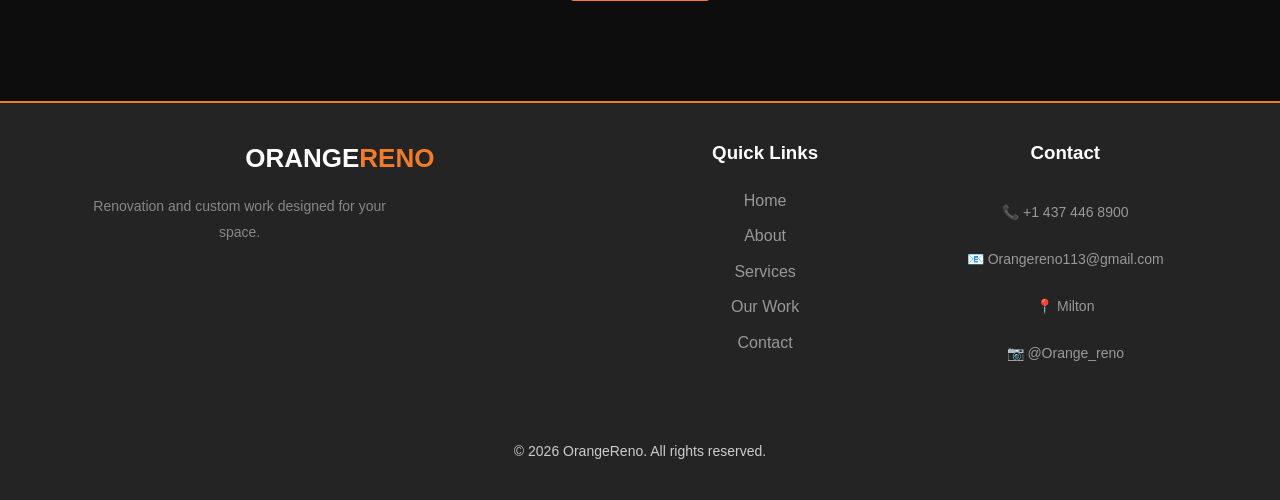
==== commit 35f6e521: "Update OrangeReno website" ====
--- a/index.html
+++ b/index.html
@@ -57,11 +57,11 @@
                 </p>
 
                 <div class="hero-buttons">
-                    <a href="#work" class="btn primary-btn">
+                    <a href="gallery.html" class="btn primary-btn">
                         Explore Our Work
                     </a>
 
-                    <a href="#contact" class="btn secondary-btn">
+                    <a href="contact.html" class="btn secondary-btn">
                         Get a Quote
                     </a>
                 </div>
@@ -106,7 +106,7 @@
                     solutions for your home.
                 </p>
 
-                <a href="#contact" class="text-link">
+                <a href="contact.html" class="text-link">
                     Let's Discuss Your Project →
                 </a>
 
@@ -297,11 +297,7 @@
             </div>
 
 
-            <div class="center-button">
-                <a href="#" class="btn secondary-btn">
-                    View More Work
-                </a>
-            </div>
+            
 
         </section>
 
